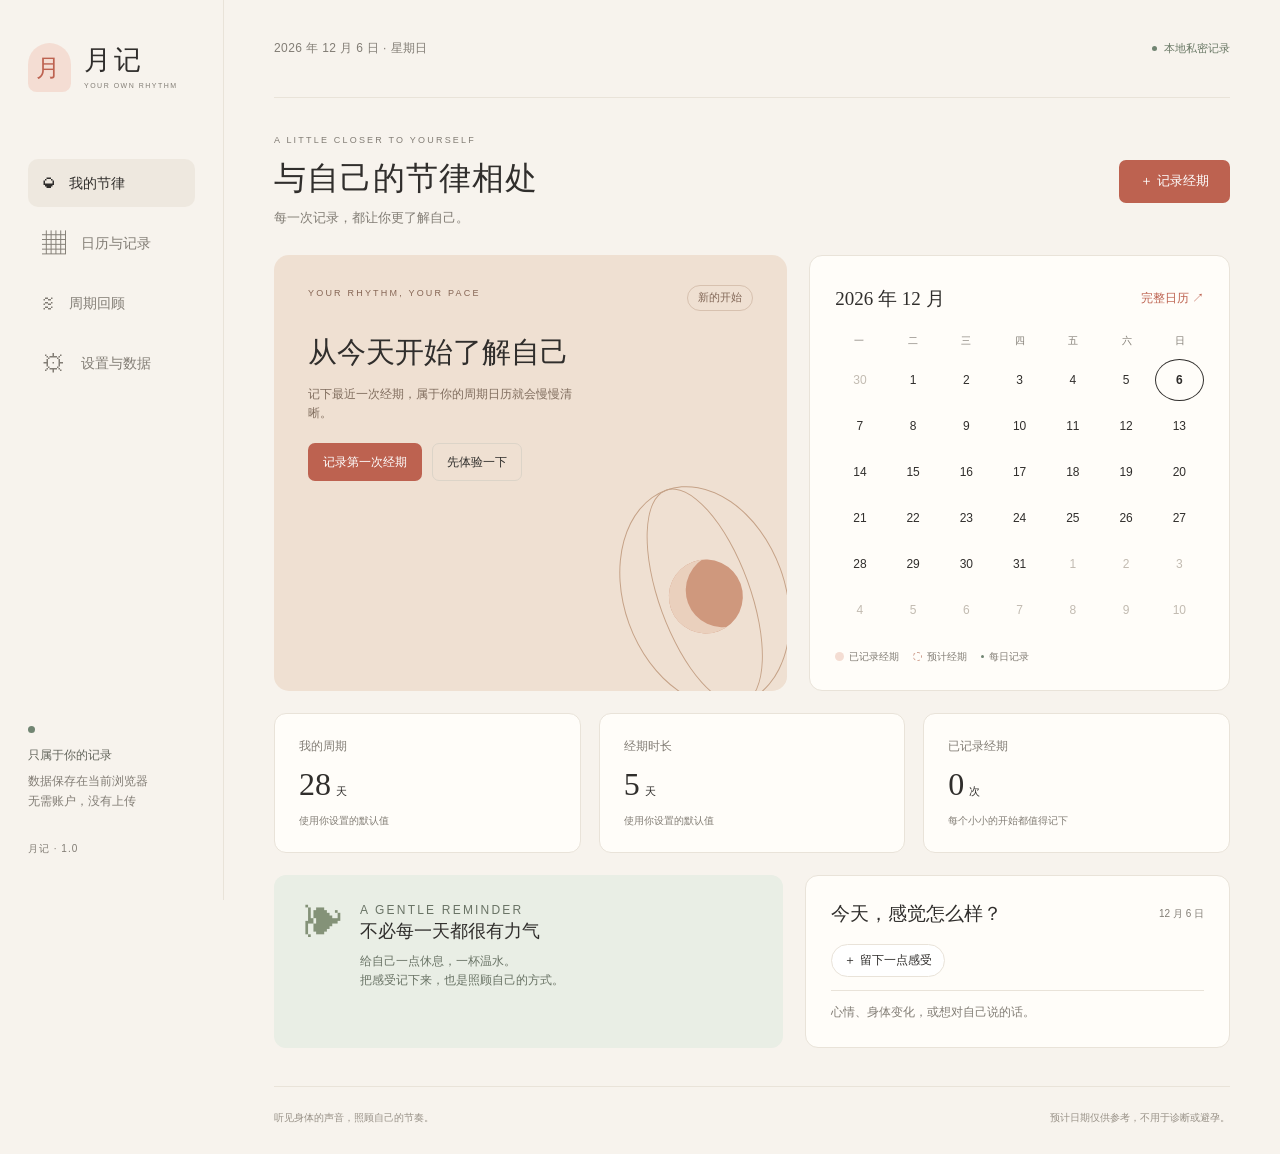
==== index.html @ f19fe6eb "Publish Yueji period tracker PWA" ====
<!doctype html>
<html lang="zh-CN"><head><meta charset="utf-8"><meta name="viewport" content="width=device-width,initial-scale=1,viewport-fit=cover"><meta name="theme-color" content="#f7f3ed"><meta name="description" content="月记：记录经期与每日感受，Mac 与 iPhone 可安装的私密本地日记。"><meta name="apple-mobile-web-app-capable" content="yes"><meta name="apple-mobile-web-app-status-bar-style" content="default"><meta name="apple-mobile-web-app-title" content="月记"><link rel="manifest" href="./manifest.webmanifest"><link rel="apple-touch-icon" href="./icons/apple-touch-icon.png"><link rel="icon" href="./icons/icon.svg" type="image/svg+xml"><link rel="stylesheet" href="./style.css"><title>月记 · 与自己的节律相处</title></head>
<body><div class="app-shell"><aside class="sidebar"><a class="brand" href="#home" aria-label="月记首页"><span class="brand-symbol">月</span><span>月记<small>YOUR OWN RHYTHM</small></span></a><nav aria-label="主要导航"><button class="nav-item active" data-page="home"><span>◒</span>我的节律</button><button class="nav-item" data-page="calendar"><span>▦</span>日历与记录</button><button class="nav-item" data-page="history"><span>≋</span>周期回顾</button><button class="nav-item" data-page="settings"><span>⚙</span>设置与数据</button></nav><div class="sidebar-bottom"><div class="privacy-dot"></div><strong>只属于你的记录</strong><p>数据保存在当前浏览器<br>无需账户，没有上传</p><span class="version">月记 · 1.0</span></div></aside><main><header class="topbar"><div class="mobile-brand">月记<span>YOUR OWN RHYTHM</span></div><p id="today-label"></p><span class="local-badge"><i></i>本地私密记录</span></header><div id="demo-banner" class="demo-banner" hidden>正在体验演示数据 · 与真实记录完全隔离<button id="leave-demo">退出演示</button></div><section id="page-home" class="page active" aria-labelledby="home-title"></section><section id="page-calendar" class="page" aria-labelledby="calendar-title"></section><section id="page-history" class="page" aria-labelledby="history-title"></section><section id="page-settings" class="page" aria-labelledby="settings-title"></section><footer>听见身体的声音，照顾自己的节奏。<span>预计日期仅供参考，不用于诊断或避孕。</span></footer></main></div><nav class="mobile-nav" aria-label="移动导航"><button class="active" data-page="home"><span>◒</span>节律</button><button data-page="calendar"><span>▦</span>日历</button><button data-page="history"><span>≋</span>回顾</button><button data-page="settings"><span>⚙</span>设置</button></nav><dialog id="period-dialog"><form id="period-form"><div class="dialog-top"><p class="eyebrow">A NEW CHAPTER</p><button type="button" class="close-button" data-close aria-label="关闭">×</button></div><h2 id="period-dialog-title">记录这次经期</h2><p class="muted">从一个日期开始，慢慢了解自己的节律。</p><input type="hidden" name="recordId"><label>开始日期<input type="date" name="start" required></label><label class="checkbox-label"><input type="checkbox" name="ongoing">这次经期还在进行中</label><label id="end-date-label">结束日期<input type="date" name="end"></label><p class="form-error" id="period-error" role="alert"></p><div class="dialog-actions"><button type="button" class="button secondary" data-close>取消</button><button class="button primary" type="submit">保存经期</button></div></form></dialog><dialog id="confirm-dialog"><form method="dialog"><div class="dialog-top"><p class="eyebrow">PLEASE CONFIRM</p><button class="close-button" value="cancel" aria-label="关闭">×</button></div><h2 id="confirm-title"></h2><p id="confirm-copy" class="muted"></p><div class="dialog-actions"><button class="button secondary" value="cancel">取消</button><button class="button danger" value="ok" id="confirm-ok">确认</button></div></form></dialog><div id="toast" role="status" aria-live="polite"></div><script type="module" src="./app.js"></script></body></html>
---- style.css ----
:root{--paper:#f7f3ed;--card:#fffdf9;--ink:#302e2c;--muted:#827d75;--line:#e9e3d9;--coral:#bd6250;--coral-light:#f4ddd3;--sage:#718572;--sage-light:#e9eee5;--serif:Georgia,"Songti SC","STSong",serif}*{box-sizing:border-box}body{margin:0;color:var(--ink);background:var(--paper);font:15px/1.6 -apple-system,BlinkMacSystemFont,"PingFang SC","Microsoft YaHei",sans-serif}button,input,select,textarea{font:inherit}button,a,input,select,textarea{-webkit-tap-highlight-color:transparent}button{cursor:pointer}button:disabled{cursor:not-allowed;opacity:.45}a{color:inherit}button:focus-visible,a:focus-visible,input:focus-visible,select:focus-visible,textarea:focus-visible{outline:3px solid #718572;outline-offset:4px}button{color:inherit}.app-shell{display:grid;grid-template-columns:224px minmax(0,1fr);max-width:1600px;margin:auto;min-height:100vh}.sidebar{padding:42px 28px;border-right:1px solid var(--line);display:flex;flex-direction:column;position:sticky;top:0;height:100vh}.brand{text-decoration:none;display:flex;align-items:center;gap:13px;font:27px var(--serif);letter-spacing:3px}.brand-symbol{display:grid;place-items:center;background:var(--coral-light);color:var(--coral);width:43px;height:49px;border-radius:22px 22px 9px 9px;font-size:24px}.brand small{display:block;letter-spacing:1.5px;font:7px/2.2 sans-serif;color:var(--muted)}.sidebar nav{margin-top:66px;display:grid;gap:12px}.nav-item{background:none;border:0;border-radius:10px;display:flex;align-items:center;gap:15px;width:100%;text-align:left;padding:12px 14px;color:var(--muted);font-size:14px}.nav-item span{font-size:24px;line-height:1}.nav-item.active{background:#eee8df;color:var(--ink)}.sidebar-bottom{margin-top:auto;font-size:12px;color:var(--muted)}.sidebar-bottom strong{font-weight:500;color:#64665c}.privacy-dot{width:7px;height:7px;background:var(--sage);border-radius:50%;margin-bottom:13px}.sidebar-bottom p{margin:7px 0 28px}.version{font-size:10px;letter-spacing:1px}main{padding:0 50px;min-width:0}.topbar{height:98px;border-bottom:1px solid var(--line);display:flex;align-items:center;justify-content:space-between}.topbar p{font-size:12px;letter-spacing:.4px;color:var(--muted)}.local-badge{font-size:11px;color:#697865;display:flex;align-items:center;gap:7px}.local-badge i{width:5px;height:5px;border-radius:50%;background:var(--sage)}.mobile-brand{display:none}.page{display:none;padding-top:36px}.page.active{display:block}.page-heading{display:flex;justify-content:space-between;align-items:center;gap:20px;margin-bottom:26px}.eyebrow{font:9px/1.5 sans-serif;letter-spacing:2.2px;color:var(--muted);margin:0 0 8px}.page-heading h1{font:32px/1.4 var(--serif);margin:0;letter-spacing:1px}.page-heading .intro{color:var(--muted);font-size:13px;margin:8px 0 0}.button{display:inline-flex;align-items:center;justify-content:center;gap:8px;min-height:43px;padding:10px 20px;border:1px solid transparent;border-radius:7px;font-size:13px;text-decoration:none}.button.primary{background:var(--coral);color:white}.button.secondary{background:transparent;border-color:#dcd4c8}.button.danger{background:#a74e42;color:white}.text-button{border:0;background:none;color:var(--coral);font-size:12px;padding:8px 0}.dashboard-grid{display:grid;grid-template-columns:minmax(0,1.22fr) minmax(290px,1fr);gap:22px}.hero-card{background:#efe0d2;border-radius:15px;min-height:322px;padding:30px 34px;position:relative;overflow:hidden}.hero-card .eyebrow{color:#866655}.hero-top{display:flex;justify-content:space-between;align-items:center}.hero-tag{font-size:11px;border:1px solid #d7c1af;border-radius:30px;padding:3px 10px;color:#816656}.hero-title{font:29px/1.45 var(--serif);margin:20px 0 5px;max-width:70%;position:relative;z-index:1}.hero-card .hero-subtitle{font-size:12px;color:#806d5e;max-width:64%;position:relative;z-index:1}.hero-number{font:57px/1.1 var(--serif);margin:20px 0 4px;color:#91533e;position:relative;z-index:1}.hero-number small{font:13px sans-serif;margin-left:10px;color:#806d5e}.hero-date{font-size:11px;color:#806d5e;position:relative;z-index:1}.orbit-art{position:absolute;right:-30px;bottom:-34px;width:224px;height:250px;transform:rotate(-20deg);opacity:.77}.orbit-art:before,.orbit-art:after{content:"";position:absolute;border:1px solid #b89071;border-radius:50%;width:160px;height:225px;right:30px;bottom:15px}.orbit-art:after{width:90px;right:65px}.orbit-moon{position:absolute;width:74px;height:74px;border-radius:50%;background:#c58263;bottom:91px;right:73px;box-shadow:inset 18px 0 #e8cbb7}.hero-actions{margin-top:19px;position:relative;z-index:1;display:flex;gap:10px;flex-wrap:wrap}.hero-actions .button{font-size:12px;min-height:38px;padding:8px 14px}.card{background:var(--card);border:1px solid var(--line);border-radius:13px;padding:25px}.card-heading{display:flex;justify-content:space-between;align-items:center;margin-bottom:17px}.card-heading h2{font:19px var(--serif);margin:0}.card-heading span{font-size:10px;color:var(--muted)}.mini-calendar .calendar-grid{gap:4px}.calendar-weekdays,.calendar-grid{display:grid;grid-template-columns:repeat(7,minmax(0,1fr));text-align:center;gap:6px}.calendar-weekdays{font-size:10px;color:var(--muted);margin-bottom:10px}.calendar-day{aspect-ratio:1.17;border:0;border-radius:50%;background:transparent;position:relative;font-size:12px;min-width:0;padding:0;display:grid;place-items:center}.calendar-day.other{color:#c2bbb1}.calendar-day.actual{background:var(--coral-light);color:#9b4c3e}.calendar-day.predicted{border:1px dashed #ce9d8c;background:#fbf2e9;color:#916455}.calendar-day.today{font-weight:700;box-shadow:inset 0 0 0 1px var(--ink)}.calendar-day.selected{background:var(--ink);color:#fff;border-color:var(--ink)}.calendar-day.logged:after{content:"";position:absolute;bottom:3px;width:3px;height:3px;background:currentColor;border-radius:50%}.legend{display:flex;gap:14px;flex-wrap:wrap;font-size:10px;color:var(--muted);margin-top:17px}.legend span{display:flex;align-items:center;gap:5px}.legend i{width:9px;height:9px;border-radius:50%;background:var(--coral-light)}.legend i.predicted{background:none;border:1px dashed #ce9d8c}.legend i.log-dot{width:3px;height:3px;background:var(--sage)}.stats-row{display:grid;grid-template-columns:repeat(3,1fr);gap:18px;margin-top:22px}.stat-card{padding:23px 24px;background:var(--card);border:1px solid var(--line);border-radius:12px}.stat-label{font-size:12px;color:var(--muted)}.stat-number{font:32px/1.3 var(--serif);margin:8px 0 7px}.stat-number small{font:11px sans-serif;margin-left:5px}.stat-description{font-size:10px;color:var(--muted)}.home-bottom{display:grid;grid-template-columns:1.2fr 1fr;gap:22px;margin-top:22px}.gentle-card{background:var(--sage-light);padding:26px;border-radius:12px;display:flex;gap:17px;align-items:flex-start}.gentle-art{font:43px/1 var(--serif);color:#849278}.gentle-card h2{font:18px var(--serif);margin:0 0 9px}.gentle-card p{font-size:12px;color:#697365;margin:0}.today-note{border-top:1px solid var(--line);margin-top:13px;padding-top:12px;color:var(--muted);font-size:12px;white-space:pre-wrap;overflow-wrap:anywhere}.quick-log{display:flex;gap:8px;flex-wrap:wrap}.quick-log button{border:1px solid var(--line);border-radius:30px;background:white;padding:6px 12px;font-size:12px}.calendar-layout{display:grid;grid-template-columns:1.3fr 1fr;gap:22px}.calendar-full .calendar-day{aspect-ratio:1.2;font-size:14px}.month-controls{display:flex;align-items:center;gap:12px}.icon-button{border:1px solid var(--line);background:none;border-radius:6px;min-width:33px;height:33px;font-size:19px}.date-title{font:24px var(--serif);margin:0 0 7px}label{display:block;font-size:12px;margin-top:19px;color:#68645f}input,select,textarea{display:block;width:100%;margin-top:7px;border:1px solid #dcd5ca;background:#fffdf9;border-radius:6px;padding:10px 11px;min-height:42px;color:var(--ink)}textarea{resize:vertical;min-height:100px}.checkbox-label{display:flex;align-items:center;gap:9px}.checkbox-label input{width:17px;height:17px;min-height:0;margin:0;accent-color:var(--coral)}.range-label{display:flex;justify-content:space-between}.chips{display:flex;flex-wrap:wrap;gap:7px;margin-top:8px}.chip{border:1px solid var(--line);background:none;border-radius:25px;padding:7px 12px;font-size:11px}.chip.selected{background:var(--sage-light);border-color:#a9b6a2;color:#52664e}.form-error{font-size:12px;color:#a84e40;min-height:19px}.log-bottom{display:flex;justify-content:space-between;align-items:center;margin-top:20px;gap:8px}.muted{color:var(--muted);font-size:13px}.history-list{margin-top:22px;display:grid;gap:12px}.history-row{display:grid;grid-template-columns:40px 1fr 110px 100px;align-items:center;gap:16px;background:var(--card);border:1px solid var(--line);border-radius:10px;padding:18px 22px}.history-icon{width:33px;height:33px;display:grid;place-items:center;background:var(--coral-light);color:var(--coral);border-radius:50%;font-size:15px}.history-date{font-size:14px}.history-sub{font-size:11px;color:var(--muted);margin-top:4px}.history-duration{font:23px var(--serif)}.history-duration small{font:10px sans-serif;color:var(--muted)}.history-actions{display:flex;gap:13px}.history-actions button{padding:8px 0;border:0;background:none;font-size:11px;color:var(--muted)}.chart{height:142px;display:flex;align-items:flex-end;gap:15px;padding-top:20px;margin:15px 0 30px}.chart-column{flex:1;display:flex;flex-direction:column;align-items:center;justify-content:flex-end;height:100%;gap:7px;font-size:10px;color:var(--muted)}.chart-bar{width:100%;max-width:60px;background:#d5dfcf;border-radius:5px 5px 0 0;min-height:7px}.explanation{font-size:12px;color:var(--muted);line-height:1.9}.empty-panel{text-align:center;padding:45px 25px;border:1px dashed #dcd3c5;border-radius:13px;margin-top:22px}.empty-panel h2{font:22px var(--serif);margin:13px 0}.empty-panel p{font-size:13px;color:var(--muted)}.empty-art{width:54px;height:64px;margin:auto;border-radius:28px 28px 9px 9px;background:var(--coral-light);font:32px/64px var(--serif);color:var(--coral)}.settings-grid{display:grid;grid-template-columns:1fr 1fr;gap:22px}.settings-card h2{font:20px var(--serif);margin:0 0 8px}.settings-card p{font-size:12px;color:var(--muted)}.form-row{display:grid;grid-template-columns:1fr 1fr;gap:15px}.action-row{display:flex;gap:10px;flex-wrap:wrap;margin-top:20px}.install-steps{font-size:12px;color:var(--muted);padding-left:18px;line-height:2}.privacy-copy{font-size:12px;line-height:1.9;color:var(--muted)}.danger-section{border-color:#e9ccc3}.danger-section h2{color:#994e41}.small-label{font-size:10px;letter-spacing:1px;color:var(--muted)}footer{border-top:1px solid var(--line);display:flex;justify-content:space-between;gap:16px;margin-top:38px;padding:23px 0 28px;font-size:10px;color:#989187}.mobile-nav{display:none}dialog{border:1px solid var(--line);background:var(--card);border-radius:16px;padding:28px;width:450px;max-width:calc(100% - 32px);color:var(--ink)}dialog::backdrop{background:#302e2c60;backdrop-filter:blur(3px)}dialog h2{font:27px var(--serif);margin:7px 0 10px}.dialog-top{display:flex;justify-content:space-between;align-items:center}.close-button{border:0;background:none;font-size:27px;line-height:1;min-width:32px;min-height:32px;color:var(--muted)}.dialog-actions{display:flex;justify-content:flex-end;gap:10px;margin-top:24px}.demo-banner{background:#f2dfb8;border-radius:8px;padding:11px 15px;margin-top:20px;font-size:12px}.demo-banner button{float:right;border:0;background:none;text-decoration:underline;font-size:11px}#toast{position:fixed;bottom:35px;left:50%;transform:translateX(-50%) translateY(20px);background:var(--ink);color:white;padding:12px 23px;border-radius:8px;font-size:13px;opacity:0;pointer-events:none;transition:.2s;z-index:10;max-width:90vw;text-align:center}#toast.show{opacity:1;transform:translateX(-50%) translateY(0)}input[type=range]{padding:0;background:none;border:none;accent-color:var(--coral)}[hidden]{display:none!important}.offline-note{font-size:11px;color:var(--sage);margin-top:15px}.onboarding-hint{font-size:11px;color:var(--muted);margin:13px 0 0}.backup-input{display:none}.value-row{display:flex;gap:8px;font-size:11px;color:var(--muted);margin-top:9px}.value-pill{background:#f3ede3;border-radius:20px;padding:4px 9px}
@media(min-width:1400px){main{padding:0 70px}.hero-card{min-height:344px}.calendar-day{aspect-ratio:1.3}}@media(max-width:1100px){.app-shell{grid-template-columns:190px 1fr}.sidebar{padding:35px 20px}main{padding:0 28px}.hero-card{padding:26px 25px}.hero-title{font-size:25px}.dashboard-grid{grid-template-columns:1.15fr 1fr;gap:16px}.stats-row{gap:14px}.stat-card{padding:20px}.home-bottom{gap:16px}.calendar-layout{grid-template-columns:1.15fr 1fr}}@media(max-width:850px){.app-shell{grid-template-columns:1fr}.sidebar{display:none}main{padding:0 24px}.topbar{height:83px}.mobile-brand{display:block;font:23px var(--serif);letter-spacing:2px}.mobile-brand span{display:block;font:7px sans-serif;letter-spacing:1.3px;color:var(--muted);margin-top:4px}.topbar p{margin-left:auto;margin-right:20px}.page{padding-top:26px}.page-heading h1{font-size:28px}.mobile-nav{display:flex;position:fixed;bottom:0;left:0;right:0;background:#fffdf9f5;border-top:1px solid var(--line);padding:9px 12px max(10px,env(safe-area-inset-bottom));z-index:5;backdrop-filter:blur(12px)}.mobile-nav button{border:0;background:none;color:var(--muted);display:flex;flex:1;flex-direction:column;align-items:center;font-size:10px;gap:2px;min-height:44px}.mobile-nav button span{font-size:23px;line-height:1.2}.mobile-nav button.active{color:var(--coral)}footer{padding-bottom:105px}.settings-grid{gap:16px}#toast{bottom:100px}}@media(max-width:620px){main{padding:0 18px}.topbar{height:75px}.topbar p{font-size:10px;margin-right:0}.local-badge{display:none}.page-heading{margin-bottom:23px;align-items:flex-start}.page-heading h1{font-size:27px}.page-heading .intro{font-size:11px}.page-heading>.button{min-height:37px;font-size:11px;padding:8px 11px;margin-top:6px}.dashboard-grid,.home-bottom,.calendar-layout,.settings-grid{grid-template-columns:1fr}.hero-card{min-height:280px;padding:25px}.hero-title{font-size:28px;max-width:73%;margin-top:19px}.hero-number{font-size:52px}.orbit-art{right:-40px;bottom:-46px}.mini-calendar{padding:22px}.mini-calendar .calendar-day{aspect-ratio:1.45}.stats-row{gap:8px;margin-top:16px}.stat-card{padding:16px 13px}.stat-label{font-size:10px}.stat-number{font-size:27px}.stat-description{font-size:9px;line-height:1.6}.home-bottom{margin-top:16px;gap:16px}.card{padding:22px}.calendar-full .calendar-day{aspect-ratio:1.18}.history-row{grid-template-columns:31px 1fr 53px;gap:10px;padding:15px}.history-date{font-size:12px}.history-actions{grid-column:2/4;justify-content:flex-end;border-top:1px solid var(--line);padding-top:4px}.history-duration{font-size:20px}.history-sub{font-size:10px}.chart{gap:9px}.page-heading .intro br{display:none}footer{display:block;font-size:9px;margin-top:27px}footer span{display:block;margin-top:5px}.dialog-actions .button{flex:1}.demo-banner{font-size:10px;padding:10px}.demo-banner button{font-size:10px}.gentle-card{padding:22px}.hero-card .hero-subtitle{max-width:68%}.form-row{gap:10px}}@media(prefers-reduced-motion:reduce){*{scroll-behavior:auto!important;transition:none!important}}
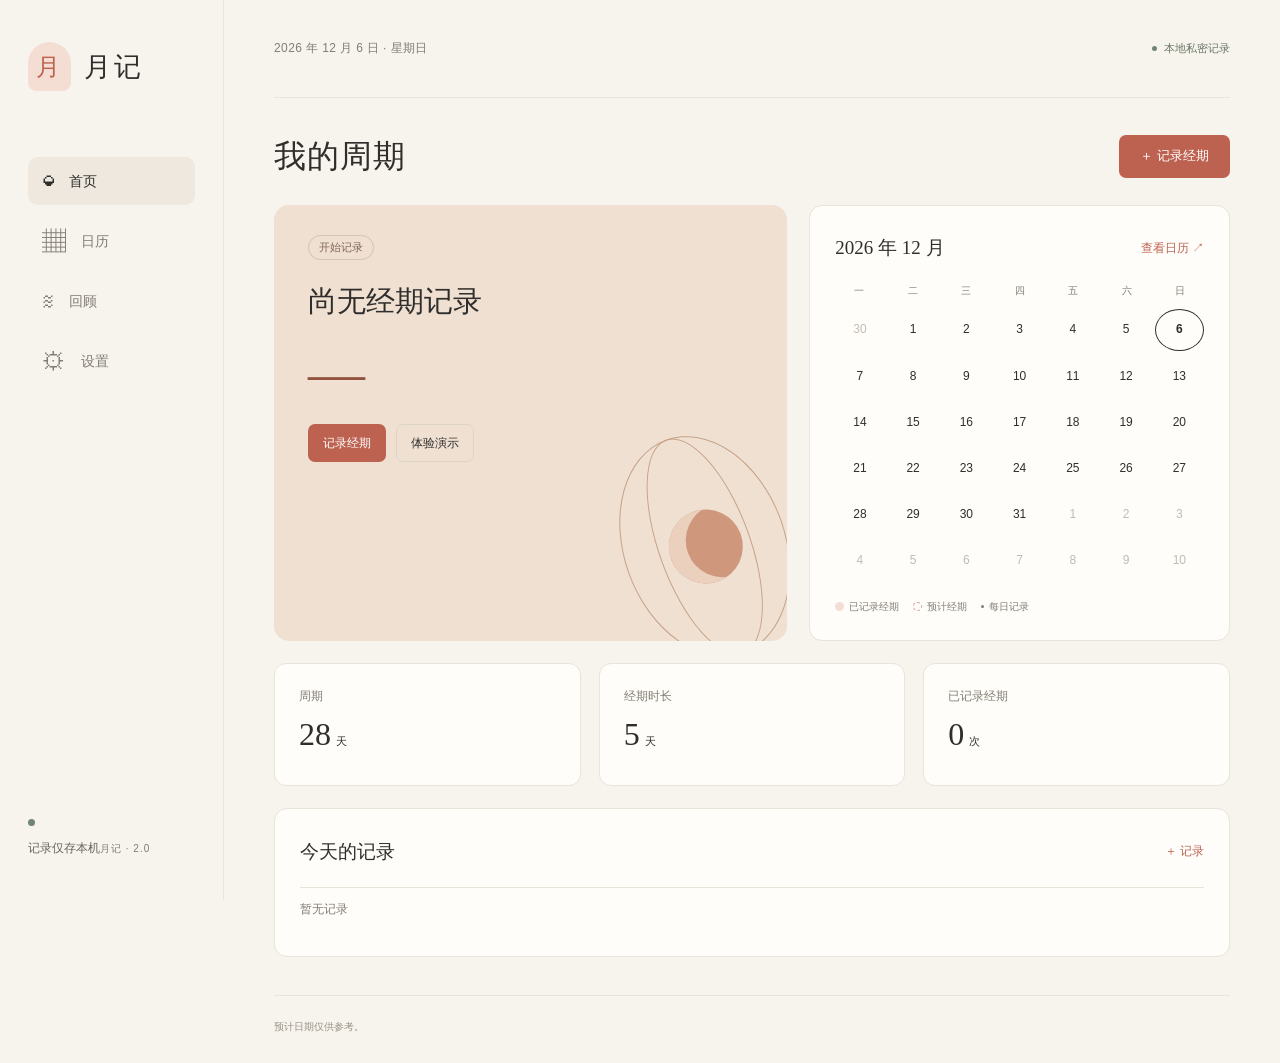
==== commit 299125f5: "Publish Yueji period tracker PWA" ====
--- a/index.html
+++ b/index.html
@@ -1,3 +1,3 @@
 <!doctype html>
 <html lang="zh-CN"><head><meta charset="utf-8"><meta name="viewport" content="width=device-width,initial-scale=1,viewport-fit=cover"><meta name="theme-color" content="#f7f3ed"><meta name="description" content="月记：记录经期与每日感受，Mac 与 iPhone 可安装的私密本地日记。"><meta name="apple-mobile-web-app-capable" content="yes"><meta name="apple-mobile-web-app-status-bar-style" content="default"><meta name="apple-mobile-web-app-title" content="月记"><link rel="manifest" href="./manifest.webmanifest"><link rel="apple-touch-icon" href="./icons/apple-touch-icon.png"><link rel="icon" href="./icons/icon.svg" type="image/svg+xml"><link rel="stylesheet" href="./style.css"><title>月记 · 与自己的节律相处</title></head>
-<body><div class="app-shell"><aside class="sidebar"><a class="brand" href="#home" aria-label="月记首页"><span class="brand-symbol">月</span><span>月记<small>YOUR OWN RHYTHM</small></span></a><nav aria-label="主要导航"><button class="nav-item active" data-page="home"><span>◒</span>我的节律</button><button class="nav-item" data-page="calendar"><span>▦</span>日历与记录</button><button class="nav-item" data-page="history"><span>≋</span>周期回顾</button><button class="nav-item" data-page="settings"><span>⚙</span>设置与数据</button></nav><div class="sidebar-bottom"><div class="privacy-dot"></div><strong>只属于你的记录</strong><p>数据保存在当前浏览器<br>无需账户，没有上传</p><span class="version">月记 · 1.0</span></div></aside><main><header class="topbar"><div class="mobile-brand">月记<span>YOUR OWN RHYTHM</span></div><p id="today-label"></p><span class="local-badge"><i></i>本地私密记录</span></header><div id="demo-banner" class="demo-banner" hidden>正在体验演示数据 · 与真实记录完全隔离<button id="leave-demo">退出演示</button></div><section id="page-home" class="page active" aria-labelledby="home-title"></section><section id="page-calendar" class="page" aria-labelledby="calendar-title"></section><section id="page-history" class="page" aria-labelledby="history-title"></section><section id="page-settings" class="page" aria-labelledby="settings-title"></section><footer>听见身体的声音，照顾自己的节奏。<span>预计日期仅供参考，不用于诊断或避孕。</span></footer></main></div><nav class="mobile-nav" aria-label="移动导航"><button class="active" data-page="home"><span>◒</span>节律</button><button data-page="calendar"><span>▦</span>日历</button><button data-page="history"><span>≋</span>回顾</button><button data-page="settings"><span>⚙</span>设置</button></nav><dialog id="period-dialog"><form id="period-form"><div class="dialog-top"><p class="eyebrow">A NEW CHAPTER</p><button type="button" class="close-button" data-close aria-label="关闭">×</button></div><h2 id="period-dialog-title">记录这次经期</h2><p class="muted">从一个日期开始，慢慢了解自己的节律。</p><input type="hidden" name="recordId"><label>开始日期<input type="date" name="start" required></label><label class="checkbox-label"><input type="checkbox" name="ongoing">这次经期还在进行中</label><label id="end-date-label">结束日期<input type="date" name="end"></label><p class="form-error" id="period-error" role="alert"></p><div class="dialog-actions"><button type="button" class="button secondary" data-close>取消</button><button class="button primary" type="submit">保存经期</button></div></form></dialog><dialog id="confirm-dialog"><form method="dialog"><div class="dialog-top"><p class="eyebrow">PLEASE CONFIRM</p><button class="close-button" value="cancel" aria-label="关闭">×</button></div><h2 id="confirm-title"></h2><p id="confirm-copy" class="muted"></p><div class="dialog-actions"><button class="button secondary" value="cancel">取消</button><button class="button danger" value="ok" id="confirm-ok">确认</button></div></form></dialog><div id="toast" role="status" aria-live="polite"></div><script type="module" src="./app.js"></script></body></html>
+<body><div class="app-shell"><aside class="sidebar"><a class="brand" href="#home" aria-label="月记首页"><span class="brand-symbol">月</span><span>月记</span></a><nav aria-label="主要导航"><button class="nav-item active" data-page="home"><span>◒</span>首页</button><button class="nav-item" data-page="calendar"><span>▦</span>日历</button><button class="nav-item" data-page="history"><span>≋</span>回顾</button><button class="nav-item" data-page="settings"><span>⚙</span>设置</button></nav><div class="sidebar-bottom"><div class="privacy-dot"></div><strong>记录仅存本机</strong><span class="version">月记 · 2.0</span></div></aside><main><header class="topbar"><div class="mobile-brand">月记</div><p id="today-label"></p><span class="local-badge"><i></i>本地私密记录</span></header><div id="demo-banner" class="demo-banner" hidden>演示模式 · 不影响真实记录<button id="leave-demo">退出演示</button></div><section id="page-home" class="page active" aria-labelledby="home-title"></section><section id="page-calendar" class="page" aria-labelledby="calendar-title"></section><section id="page-history" class="page" aria-labelledby="history-title"></section><section id="page-settings" class="page" aria-labelledby="settings-title"></section><footer>预计日期仅供参考。</footer></main></div><nav class="mobile-nav" aria-label="移动导航"><button class="active" data-page="home"><span>◒</span>首页</button><button data-page="calendar"><span>▦</span>日历</button><button data-page="history"><span>≋</span>回顾</button><button data-page="settings"><span>⚙</span>设置</button></nav><dialog id="period-dialog"><form id="period-form"><div class="dialog-top"><button type="button" class="close-button" data-close aria-label="关闭">×</button></div><h2 id="period-dialog-title">记录经期</h2><input type="hidden" name="recordId"><div class="form-row"><label>开始日期<input type="date" name="start" required></label><label>开始时间 · 可不填<input type="time" name="startTime"></label></div><label class="checkbox-label"><input type="checkbox" name="ongoing">这次经期还在进行中</label><div id="end-date-label" class="form-row"><label>结束日期<input type="date" name="end"></label><label>结束时间 · 可不填<input type="time" name="endTime"></label></div><p class="form-error" id="period-error" role="alert"></p><div class="dialog-actions"><button type="button" class="button secondary" data-close>取消</button><button class="button primary" type="submit">保存经期</button></div></form></dialog><dialog id="confirm-dialog"><form method="dialog"><div class="dialog-top"><button class="close-button" value="cancel" aria-label="关闭">×</button></div><h2 id="confirm-title"></h2><p id="confirm-copy" class="muted"></p><div class="dialog-actions"><button class="button secondary" value="cancel">取消</button><button class="button danger" value="ok" id="confirm-ok">确认</button></div></form></dialog><div id="toast" role="status" aria-live="polite"></div><script type="module" src="./app.js"></script></body></html>
--- a/style.css
+++ b/style.css
@@ -1,2 +1,14 @@
 :root{--paper:#f7f3ed;--card:#fffdf9;--ink:#302e2c;--muted:#827d75;--line:#e9e3d9;--coral:#bd6250;--coral-light:#f4ddd3;--sage:#718572;--sage-light:#e9eee5;--serif:Georgia,"Songti SC","STSong",serif}*{box-sizing:border-box}body{margin:0;color:var(--ink);background:var(--paper);font:15px/1.6 -apple-system,BlinkMacSystemFont,"PingFang SC","Microsoft YaHei",sans-serif}button,input,select,textarea{font:inherit}button,a,input,select,textarea{-webkit-tap-highlight-color:transparent}button{cursor:pointer}button:disabled{cursor:not-allowed;opacity:.45}a{color:inherit}button:focus-visible,a:focus-visible,input:focus-visible,select:focus-visible,textarea:focus-visible{outline:3px solid #718572;outline-offset:4px}button{color:inherit}.app-shell{display:grid;grid-template-columns:224px minmax(0,1fr);max-width:1600px;margin:auto;min-height:100vh}.sidebar{padding:42px 28px;border-right:1px solid var(--line);display:flex;flex-direction:column;position:sticky;top:0;height:100vh}.brand{text-decoration:none;display:flex;align-items:center;gap:13px;font:27px var(--serif);letter-spacing:3px}.brand-symbol{display:grid;place-items:center;background:var(--coral-light);color:var(--coral);width:43px;height:49px;border-radius:22px 22px 9px 9px;font-size:24px}.brand small{display:block;letter-spacing:1.5px;font:7px/2.2 sans-serif;color:var(--muted)}.sidebar nav{margin-top:66px;display:grid;gap:12px}.nav-item{background:none;border:0;border-radius:10px;display:flex;align-items:center;gap:15px;width:100%;text-align:left;padding:12px 14px;color:var(--muted);font-size:14px}.nav-item span{font-size:24px;line-height:1}.nav-item.active{background:#eee8df;color:var(--ink)}.sidebar-bottom{margin-top:auto;font-size:12px;color:var(--muted)}.sidebar-bottom strong{font-weight:500;color:#64665c}.privacy-dot{width:7px;height:7px;background:var(--sage);border-radius:50%;margin-bottom:13px}.sidebar-bottom p{margin:7px 0 28px}.version{font-size:10px;letter-spacing:1px}main{padding:0 50px;min-width:0}.topbar{height:98px;border-bottom:1px solid var(--line);display:flex;align-items:center;justify-content:space-between}.topbar p{font-size:12px;letter-spacing:.4px;color:var(--muted)}.local-badge{font-size:11px;color:#697865;display:flex;align-items:center;gap:7px}.local-badge i{width:5px;height:5px;border-radius:50%;background:var(--sage)}.mobile-brand{display:none}.page{display:none;padding-top:36px}.page.active{display:block}.page-heading{display:flex;justify-content:space-between;align-items:center;gap:20px;margin-bottom:26px}.eyebrow{font:9px/1.5 sans-serif;letter-spacing:2.2px;color:var(--muted);margin:0 0 8px}.page-heading h1{font:32px/1.4 var(--serif);margin:0;letter-spacing:1px}.page-heading .intro{color:var(--muted);font-size:13px;margin:8px 0 0}.button{display:inline-flex;align-items:center;justify-content:center;gap:8px;min-height:43px;padding:10px 20px;border:1px solid transparent;border-radius:7px;font-size:13px;text-decoration:none}.button.primary{background:var(--coral);color:white}.button.secondary{background:transparent;border-color:#dcd4c8}.button.danger{background:#a74e42;color:white}.text-button{border:0;background:none;color:var(--coral);font-size:12px;padding:8px 0}.dashboard-grid{display:grid;grid-template-columns:minmax(0,1.22fr) minmax(290px,1fr);gap:22px}.hero-card{background:#efe0d2;border-radius:15px;min-height:322px;padding:30px 34px;position:relative;overflow:hidden}.hero-card .eyebrow{color:#866655}.hero-top{display:flex;justify-content:space-between;align-items:center}.hero-tag{font-size:11px;border:1px solid #d7c1af;border-radius:30px;padding:3px 10px;color:#816656}.hero-title{font:29px/1.45 var(--serif);margin:20px 0 5px;max-width:70%;position:relative;z-index:1}.hero-card .hero-subtitle{font-size:12px;color:#806d5e;max-width:64%;position:relative;z-index:1}.hero-number{font:57px/1.1 var(--serif);margin:20px 0 4px;color:#91533e;position:relative;z-index:1}.hero-number small{font:13px sans-serif;margin-left:10px;color:#806d5e}.hero-date{font-size:11px;color:#806d5e;position:relative;z-index:1}.orbit-art{position:absolute;right:-30px;bottom:-34px;width:224px;height:250px;transform:rotate(-20deg);opacity:.77}.orbit-art:before,.orbit-art:after{content:"";position:absolute;border:1px solid #b89071;border-radius:50%;width:160px;height:225px;right:30px;bottom:15px}.orbit-art:after{width:90px;right:65px}.orbit-moon{position:absolute;width:74px;height:74px;border-radius:50%;background:#c58263;bottom:91px;right:73px;box-shadow:inset 18px 0 #e8cbb7}.hero-actions{margin-top:19px;position:relative;z-index:1;display:flex;gap:10px;flex-wrap:wrap}.hero-actions .button{font-size:12px;min-height:38px;padding:8px 14px}.card{background:var(--card);border:1px solid var(--line);border-radius:13px;padding:25px}.card-heading{display:flex;justify-content:space-between;align-items:center;margin-bottom:17px}.card-heading h2{font:19px var(--serif);margin:0}.card-heading span{font-size:10px;color:var(--muted)}.mini-calendar .calendar-grid{gap:4px}.calendar-weekdays,.calendar-grid{display:grid;grid-template-columns:repeat(7,minmax(0,1fr));text-align:center;gap:6px}.calendar-weekdays{font-size:10px;color:var(--muted);margin-bottom:10px}.calendar-day{aspect-ratio:1.17;border:0;border-radius:50%;background:transparent;position:relative;font-size:12px;min-width:0;padding:0;display:grid;place-items:center}.calendar-day.other{color:#c2bbb1}.calendar-day.actual{background:var(--coral-light);color:#9b4c3e}.calendar-day.predicted{border:1px dashed #ce9d8c;background:#fbf2e9;color:#916455}.calendar-day.today{font-weight:700;box-shadow:inset 0 0 0 1px var(--ink)}.calendar-day.selected{background:var(--ink);color:#fff;border-color:var(--ink)}.calendar-day.logged:after{content:"";position:absolute;bottom:3px;width:3px;height:3px;background:currentColor;border-radius:50%}.legend{display:flex;gap:14px;flex-wrap:wrap;font-size:10px;color:var(--muted);margin-top:17px}.legend span{display:flex;align-items:center;gap:5px}.legend i{width:9px;height:9px;border-radius:50%;background:var(--coral-light)}.legend i.predicted{background:none;border:1px dashed #ce9d8c}.legend i.log-dot{width:3px;height:3px;background:var(--sage)}.stats-row{display:grid;grid-template-columns:repeat(3,1fr);gap:18px;margin-top:22px}.stat-card{padding:23px 24px;background:var(--card);border:1px solid var(--line);border-radius:12px}.stat-label{font-size:12px;color:var(--muted)}.stat-number{font:32px/1.3 var(--serif);margin:8px 0 7px}.stat-number small{font:11px sans-serif;margin-left:5px}.stat-description{font-size:10px;color:var(--muted)}.home-bottom{display:grid;grid-template-columns:1.2fr 1fr;gap:22px;margin-top:22px}.gentle-card{background:var(--sage-light);padding:26px;border-radius:12px;display:flex;gap:17px;align-items:flex-start}.gentle-art{font:43px/1 var(--serif);color:#849278}.gentle-card h2{font:18px var(--serif);margin:0 0 9px}.gentle-card p{font-size:12px;color:#697365;margin:0}.today-note{border-top:1px solid var(--line);margin-top:13px;padding-top:12px;color:var(--muted);font-size:12px;white-space:pre-wrap;overflow-wrap:anywhere}.quick-log{display:flex;gap:8px;flex-wrap:wrap}.quick-log button{border:1px solid var(--line);border-radius:30px;background:white;padding:6px 12px;font-size:12px}.calendar-layout{display:grid;grid-template-columns:1.3fr 1fr;gap:22px}.calendar-full .calendar-day{aspect-ratio:1.2;font-size:14px}.month-controls{display:flex;align-items:center;gap:12px}.icon-button{border:1px solid var(--line);background:none;border-radius:6px;min-width:33px;height:33px;font-size:19px}.date-title{font:24px var(--serif);margin:0 0 7px}label{display:block;font-size:12px;margin-top:19px;color:#68645f}input,select,textarea{display:block;width:100%;margin-top:7px;border:1px solid #dcd5ca;background:#fffdf9;border-radius:6px;padding:10px 11px;min-height:42px;color:var(--ink)}textarea{resize:vertical;min-height:100px}.checkbox-label{display:flex;align-items:center;gap:9px}.checkbox-label input{width:17px;height:17px;min-height:0;margin:0;accent-color:var(--coral)}.range-label{display:flex;justify-content:space-between}.chips{display:flex;flex-wrap:wrap;gap:7px;margin-top:8px}.chip{border:1px solid var(--line);background:none;border-radius:25px;padding:7px 12px;font-size:11px}.chip.selected{background:var(--sage-light);border-color:#a9b6a2;color:#52664e}.form-error{font-size:12px;color:#a84e40;min-height:19px}.log-bottom{display:flex;justify-content:space-between;align-items:center;margin-top:20px;gap:8px}.muted{color:var(--muted);font-size:13px}.history-list{margin-top:22px;display:grid;gap:12px}.history-row{display:grid;grid-template-columns:40px 1fr 110px 100px;align-items:center;gap:16px;background:var(--card);border:1px solid var(--line);border-radius:10px;padding:18px 22px}.history-icon{width:33px;height:33px;display:grid;place-items:center;background:var(--coral-light);color:var(--coral);border-radius:50%;font-size:15px}.history-date{font-size:14px}.history-sub{font-size:11px;color:var(--muted);margin-top:4px}.history-duration{font:23px var(--serif)}.history-duration small{font:10px sans-serif;color:var(--muted)}.history-actions{display:flex;gap:13px}.history-actions button{padding:8px 0;border:0;background:none;font-size:11px;color:var(--muted)}.chart{height:142px;display:flex;align-items:flex-end;gap:15px;padding-top:20px;margin:15px 0 30px}.chart-column{flex:1;display:flex;flex-direction:column;align-items:center;justify-content:flex-end;height:100%;gap:7px;font-size:10px;color:var(--muted)}.chart-bar{width:100%;max-width:60px;background:#d5dfcf;border-radius:5px 5px 0 0;min-height:7px}.explanation{font-size:12px;color:var(--muted);line-height:1.9}.empty-panel{text-align:center;padding:45px 25px;border:1px dashed #dcd3c5;border-radius:13px;margin-top:22px}.empty-panel h2{font:22px var(--serif);margin:13px 0}.empty-panel p{font-size:13px;color:var(--muted)}.empty-art{width:54px;height:64px;margin:auto;border-radius:28px 28px 9px 9px;background:var(--coral-light);font:32px/64px var(--serif);color:var(--coral)}.settings-grid{display:grid;grid-template-columns:1fr 1fr;gap:22px}.settings-card h2{font:20px var(--serif);margin:0 0 8px}.settings-card p{font-size:12px;color:var(--muted)}.form-row{display:grid;grid-template-columns:1fr 1fr;gap:15px}.action-row{display:flex;gap:10px;flex-wrap:wrap;margin-top:20px}.install-steps{font-size:12px;color:var(--muted);padding-left:18px;line-height:2}.privacy-copy{font-size:12px;line-height:1.9;color:var(--muted)}.danger-section{border-color:#e9ccc3}.danger-section h2{color:#994e41}.small-label{font-size:10px;letter-spacing:1px;color:var(--muted)}footer{border-top:1px solid var(--line);display:flex;justify-content:space-between;gap:16px;margin-top:38px;padding:23px 0 28px;font-size:10px;color:#989187}.mobile-nav{display:none}dialog{border:1px solid var(--line);background:var(--card);border-radius:16px;padding:28px;width:450px;max-width:calc(100% - 32px);color:var(--ink)}dialog::backdrop{background:#302e2c60;backdrop-filter:blur(3px)}dialog h2{font:27px var(--serif);margin:7px 0 10px}.dialog-top{display:flex;justify-content:space-between;align-items:center}.close-button{border:0;background:none;font-size:27px;line-height:1;min-width:32px;min-height:32px;color:var(--muted)}.dialog-actions{display:flex;justify-content:flex-end;gap:10px;margin-top:24px}.demo-banner{background:#f2dfb8;border-radius:8px;padding:11px 15px;margin-top:20px;font-size:12px}.demo-banner button{float:right;border:0;background:none;text-decoration:underline;font-size:11px}#toast{position:fixed;bottom:35px;left:50%;transform:translateX(-50%) translateY(20px);background:var(--ink);color:white;padding:12px 23px;border-radius:8px;font-size:13px;opacity:0;pointer-events:none;transition:.2s;z-index:10;max-width:90vw;text-align:center}#toast.show{opacity:1;transform:translateX(-50%) translateY(0)}input[type=range]{padding:0;background:none;border:none;accent-color:var(--coral)}[hidden]{display:none!important}.offline-note{font-size:11px;color:var(--sage);margin-top:15px}.onboarding-hint{font-size:11px;color:var(--muted);margin:13px 0 0}.backup-input{display:none}.value-row{display:flex;gap:8px;font-size:11px;color:var(--muted);margin-top:9px}.value-pill{background:#f3ede3;border-radius:20px;padding:4px 9px}
 @media(min-width:1400px){main{padding:0 70px}.hero-card{min-height:344px}.calendar-day{aspect-ratio:1.3}}@media(max-width:1100px){.app-shell{grid-template-columns:190px 1fr}.sidebar{padding:35px 20px}main{padding:0 28px}.hero-card{padding:26px 25px}.hero-title{font-size:25px}.dashboard-grid{grid-template-columns:1.15fr 1fr;gap:16px}.stats-row{gap:14px}.stat-card{padding:20px}.home-bottom{gap:16px}.calendar-layout{grid-template-columns:1.15fr 1fr}}@media(max-width:850px){.app-shell{grid-template-columns:1fr}.sidebar{display:none}main{padding:0 24px}.topbar{height:83px}.mobile-brand{display:block;font:23px var(--serif);letter-spacing:2px}.mobile-brand span{display:block;font:7px sans-serif;letter-spacing:1.3px;color:var(--muted);margin-top:4px}.topbar p{margin-left:auto;margin-right:20px}.page{padding-top:26px}.page-heading h1{font-size:28px}.mobile-nav{display:flex;position:fixed;bottom:0;left:0;right:0;background:#fffdf9f5;border-top:1px solid var(--line);padding:9px 12px max(10px,env(safe-area-inset-bottom));z-index:5;backdrop-filter:blur(12px)}.mobile-nav button{border:0;background:none;color:var(--muted);display:flex;flex:1;flex-direction:column;align-items:center;font-size:10px;gap:2px;min-height:44px}.mobile-nav button span{font-size:23px;line-height:1.2}.mobile-nav button.active{color:var(--coral)}footer{padding-bottom:105px}.settings-grid{gap:16px}#toast{bottom:100px}}@media(max-width:620px){main{padding:0 18px}.topbar{height:75px}.topbar p{font-size:10px;margin-right:0}.local-badge{display:none}.page-heading{margin-bottom:23px;align-items:flex-start}.page-heading h1{font-size:27px}.page-heading .intro{font-size:11px}.page-heading>.button{min-height:37px;font-size:11px;padding:8px 11px;margin-top:6px}.dashboard-grid,.home-bottom,.calendar-layout,.settings-grid{grid-template-columns:1fr}.hero-card{min-height:280px;padding:25px}.hero-title{font-size:28px;max-width:73%;margin-top:19px}.hero-number{font-size:52px}.orbit-art{right:-40px;bottom:-46px}.mini-calendar{padding:22px}.mini-calendar .calendar-day{aspect-ratio:1.45}.stats-row{gap:8px;margin-top:16px}.stat-card{padding:16px 13px}.stat-label{font-size:10px}.stat-number{font-size:27px}.stat-description{font-size:9px;line-height:1.6}.home-bottom{margin-top:16px;gap:16px}.card{padding:22px}.calendar-full .calendar-day{aspect-ratio:1.18}.history-row{grid-template-columns:31px 1fr 53px;gap:10px;padding:15px}.history-date{font-size:12px}.history-actions{grid-column:2/4;justify-content:flex-end;border-top:1px solid var(--line);padding-top:4px}.history-duration{font-size:20px}.history-sub{font-size:10px}.chart{gap:9px}.page-heading .intro br{display:none}footer{display:block;font-size:9px;margin-top:27px}footer span{display:block;margin-top:5px}.dialog-actions .button{flex:1}.demo-banner{font-size:10px;padding:10px}.demo-banner button{font-size:10px}.gentle-card{padding:22px}.hero-card .hero-subtitle{max-width:68%}.form-row{gap:10px}}@media(prefers-reduced-motion:reduce){*{scroll-behavior:auto!important;transition:none!important}}
+/* Daily records: compact entry points with a focused editor for each category. */
+.daily-top{margin-bottom:20px}.daily-top p{margin-bottom:8px}.record-tiles{display:grid;grid-template-columns:1fr 1fr;gap:9px}.record-tile{display:flex;align-items:center;gap:10px;text-align:left;min-width:0;min-height:79px;padding:12px;border:1px solid var(--line);border-radius:12px;background:transparent;color:var(--ink)}.record-tile:hover{background:#f4eee6;border-color:#d6b1a4}.record-tile.has-record{background:#f7eee6}.record-tile>span:nth-child(2){min-width:0;flex:1}.record-tile strong{display:block;font-size:13px;font-weight:600}.record-tile small{display:block;font-size:11px;color:var(--muted);margin-top:5px;line-height:1.6;overflow:hidden;text-overflow:ellipsis;white-space:nowrap}.record-icon{font-size:24px;color:#ac6b59;flex-shrink:0;width:26px;text-align:center}.tile-arrow{color:#b6a89a}.daily-record-card{min-width:0}.record-dialog{padding:0;width:670px;max-height:calc(100dvh - 36px);overflow:hidden}.record-dialog form{display:flex;flex-direction:column;max-height:calc(100dvh - 38px)}.record-dialog-head{display:flex;align-items:flex-start;justify-content:space-between;padding:25px 28px 18px;flex-shrink:0;border-bottom:1px solid var(--line)}.record-dialog-head h2{margin:4px 0 0;font-size:24px}.record-dialog-body{overflow:auto;overscroll-behavior:contain;padding:22px 28px;min-height:0}.record-dialog-foot{padding:12px 28px 20px;background:var(--card);border-top:1px solid var(--line);flex-shrink:0}.record-dialog-foot .dialog-actions{margin-top:10px}.record-dialog-foot .form-error{margin:0;line-height:1.5}.record-dialog-body label{margin-top:8px}.choice-grid{display:flex;flex-wrap:wrap;gap:8px}.choice-chip{display:inline-flex;position:relative;gap:7px;align-items:center;border:1px solid var(--line);padding:9px 12px;border-radius:10px;cursor:pointer;font-size:13px;background:#fffdf9;margin:0!important}.choice-chip:has(input:checked){background:#f3dcd0;border-color:#c78b76;color:#814b3c}.choice-chip:has(input:focus-visible){outline:2px solid #9a6552;outline-offset:2px}.choice-chip input{width:14px;height:14px;margin:0;accent-color:#ae725e}.choice-chip[hidden]{display:none}.mood-grid{display:grid;grid-template-columns:repeat(4,1fr);gap:9px}.emoji-choice{display:flex;flex-direction:column;text-align:center;padding:13px 5px;gap:5px;min-height:88px}.emoji-choice input{position:absolute;right:6px;top:6px}.choice-emoji{font-size:28px;line-height:1.35}.symptom-group{padding:13px 0;border-bottom:1px solid var(--line)}.symptom-group summary{cursor:pointer;font-size:14px;font-weight:600;margin-bottom:12px}.symptom-group h3{font-size:14px;margin:4px 0 12px}.custom-add{display:flex;gap:9px;margin-top:14px}.custom-add input{flex:1;min-width:0}.custom-add .button{flex-shrink:0}.record-row{position:relative;border:1px solid var(--line);padding:13px 16px 18px;border-radius:12px;margin:12px 0 18px;min-width:0}.record-row legend{font-size:13px;color:#a16b59;padding:0 7px}.row-remove{position:absolute;right:12px;top:-14px;background:var(--card);border:0;padding:3px 8px;color:#996556;font-size:12px}.record-row input,.record-row select{min-width:0;max-width:100%}.record-empty{padding:27px 15px;margin-bottom:18px;text-align:center;color:var(--muted);border:1px dashed var(--line);border-radius:12px;font-size:13px}.diary-photos{display:grid;grid-template-columns:repeat(3,1fr);gap:12px}.photo-card{min-width:0}.photo-card img{width:100%;aspect-ratio:1;object-fit:cover;border-radius:10px}.photo-card button{font-size:11px}.photo-picker input{margin-top:8px;font-size:12px}.daily-history{margin-top:22px}.record-patterns{display:grid;grid-template-columns:1fr 1fr;gap:25px;margin-bottom:18px}.record-patterns h3{font-size:13px;font-weight:600;color:var(--muted)}.record-patterns .value-pill{font-size:12px;padding:6px 9px}.daily-history-row{padding:19px 0;border-top:1px solid var(--line)}.daily-history-row p{font-size:13px;line-height:1.9;overflow-wrap:anywhere;color:var(--muted);margin:9px 0}.daily-history-row .journal-excerpt{white-space:pre-wrap;color:var(--ink)}.history-photos{display:flex;gap:10px}.history-photos img{width:70px;height:70px;object-fit:cover;border-radius:8px}.record-dialog textarea{min-height:100px}.record-dialog input[type=range]{width:100%}.record-dialog .small-label{letter-spacing:0;font-size:11px;line-height:1.8}.record-dialog-body input[type=search]{margin-bottom:6px}.record-dialog button:disabled{opacity:.55;cursor:wait}
+@media(min-width:851px){.calendar-full{align-self:start;position:sticky;top:20px}}
+@media(max-width:500px){.record-dialog{max-width:calc(100% - 16px);max-height:calc(100dvh - 16px);border-radius:15px}.record-dialog form{max-height:calc(100dvh - 18px)}.record-dialog-head{padding:19px 18px 15px}.record-dialog-body{padding:18px}.record-dialog-foot{padding:10px 18px 16px}.mood-grid{grid-template-columns:repeat(4,1fr);gap:6px}.emoji-choice{font-size:12px;padding:14px 2px 9px}.choice-emoji{font-size:25px}.record-tiles{gap:8px}.record-tile{padding:11px 8px;gap:6px}.record-icon{font-size:21px;width:24px}.record-tile strong{font-size:12px}.record-tile small{font-size:10px}.record-patterns{grid-template-columns:1fr;gap:10px}.record-row .form-row{grid-template-columns:1fr}.custom-add .button{padding:10px 12px}}
+/* Native motion and complete states, following frontend-animation-patterns. */
+.record-tile,.choice-chip{transition:background-color 160ms ease,border-color 160ms ease,transform 160ms ease}.record-tile:active{transform:translateY(1px)}.record-tile:focus-visible{outline:3px solid var(--sage);outline-offset:3px}.record-dialog[open]{animation:journal-enter 180ms ease-out}.record-dialog.closing{animation:journal-exit 120ms ease-in forwards;pointer-events:none}.record-dialog[open]::backdrop{animation:backdrop-enter 180ms ease-out}.record-dialog input:invalid:not(:placeholder-shown):not([type=date]):not([type=time]):not([type=datetime-local]){border-color:#b56652}.record-dialog input,.record-dialog select,.record-dialog textarea{font-size:16px}.record-dialog input:focus-visible,.record-dialog select:focus-visible,.record-dialog textarea:focus-visible{outline:2px solid var(--sage);outline-offset:2px}.record-dialog-head h2{letter-spacing:.02em}.record-dialog-body>.muted{margin-top:0}.record-dialog-foot #record-processing:empty{display:none}.day-plans{margin-top:22px;padding-top:18px;border-top:1px solid var(--line)}.day-plans h3{font-size:14px;margin:0}.day-plan-row{display:flex;justify-content:space-between;gap:16px;align-items:center;padding:14px 0;border-top:1px solid var(--line)}.day-plan-row strong{font-size:13px;font-weight:500;overflow-wrap:anywhere}.day-plan-row small{display:block;font-size:11px;color:var(--muted);margin-top:5px}.plan-actions{display:flex;gap:10px;flex-shrink:0}.day-plan-row>div:first-child{min-width:0}
+@keyframes journal-enter{from{opacity:0;transform:translateY(4px)}to{opacity:1;transform:translateY(0)}}@keyframes journal-exit{from{opacity:1;transform:translateY(0)}to{opacity:0;transform:translateY(3px)}}@keyframes backdrop-enter{from{opacity:0}to{opacity:1}}
+@media(hover:hover) and (pointer:fine){.record-tile:hover{transform:translateY(-2px)}}
+@media(max-width:500px){.plan-actions{gap:7px;flex-wrap:wrap;justify-content:flex-end;max-width:125px}.plan-actions button{font-size:11px}.record-dialog-foot .dialog-actions{gap:10px}}
+@media(prefers-reduced-motion:reduce){.record-dialog[open],.record-dialog.closing,.record-dialog[open]::backdrop{animation:none!important}.record-tile,.choice-chip{transition:none!important;transform:none!important}}
+.today-record{margin-top:22px}.page-heading h1{margin-top:0}.hero-card .hero-top{min-height:20px}.calendar-day.planned{box-shadow:inset 0 -2px var(--sage)}.record-tiles{gap:8px}.record-tile{min-height:70px}.record-tile strong{font-size:14px}.record-tile small{font-size:12px}.daily-record-card .date-title{margin-bottom:18px}.record-dialog-body>p.muted:empty{display:none}.record-dialog input[type=number]{appearance:textfield}.record-dialog input[type=number]::-webkit-inner-spin-button{opacity:1}.day-plans .small-label{font-size:12px;letter-spacing:0}.record-dialog .form-row label{min-width:0}.record-dialog .record-row .form-row{align-items:start}
+#period-dialog{max-height:calc(100dvh - 24px);overflow:auto}#period-dialog .form-row{grid-template-columns:repeat(2,minmax(0,1fr))}#period-dialog input{font-size:16px;min-width:0;width:100%}#period-dialog input[type=checkbox]{width:auto}
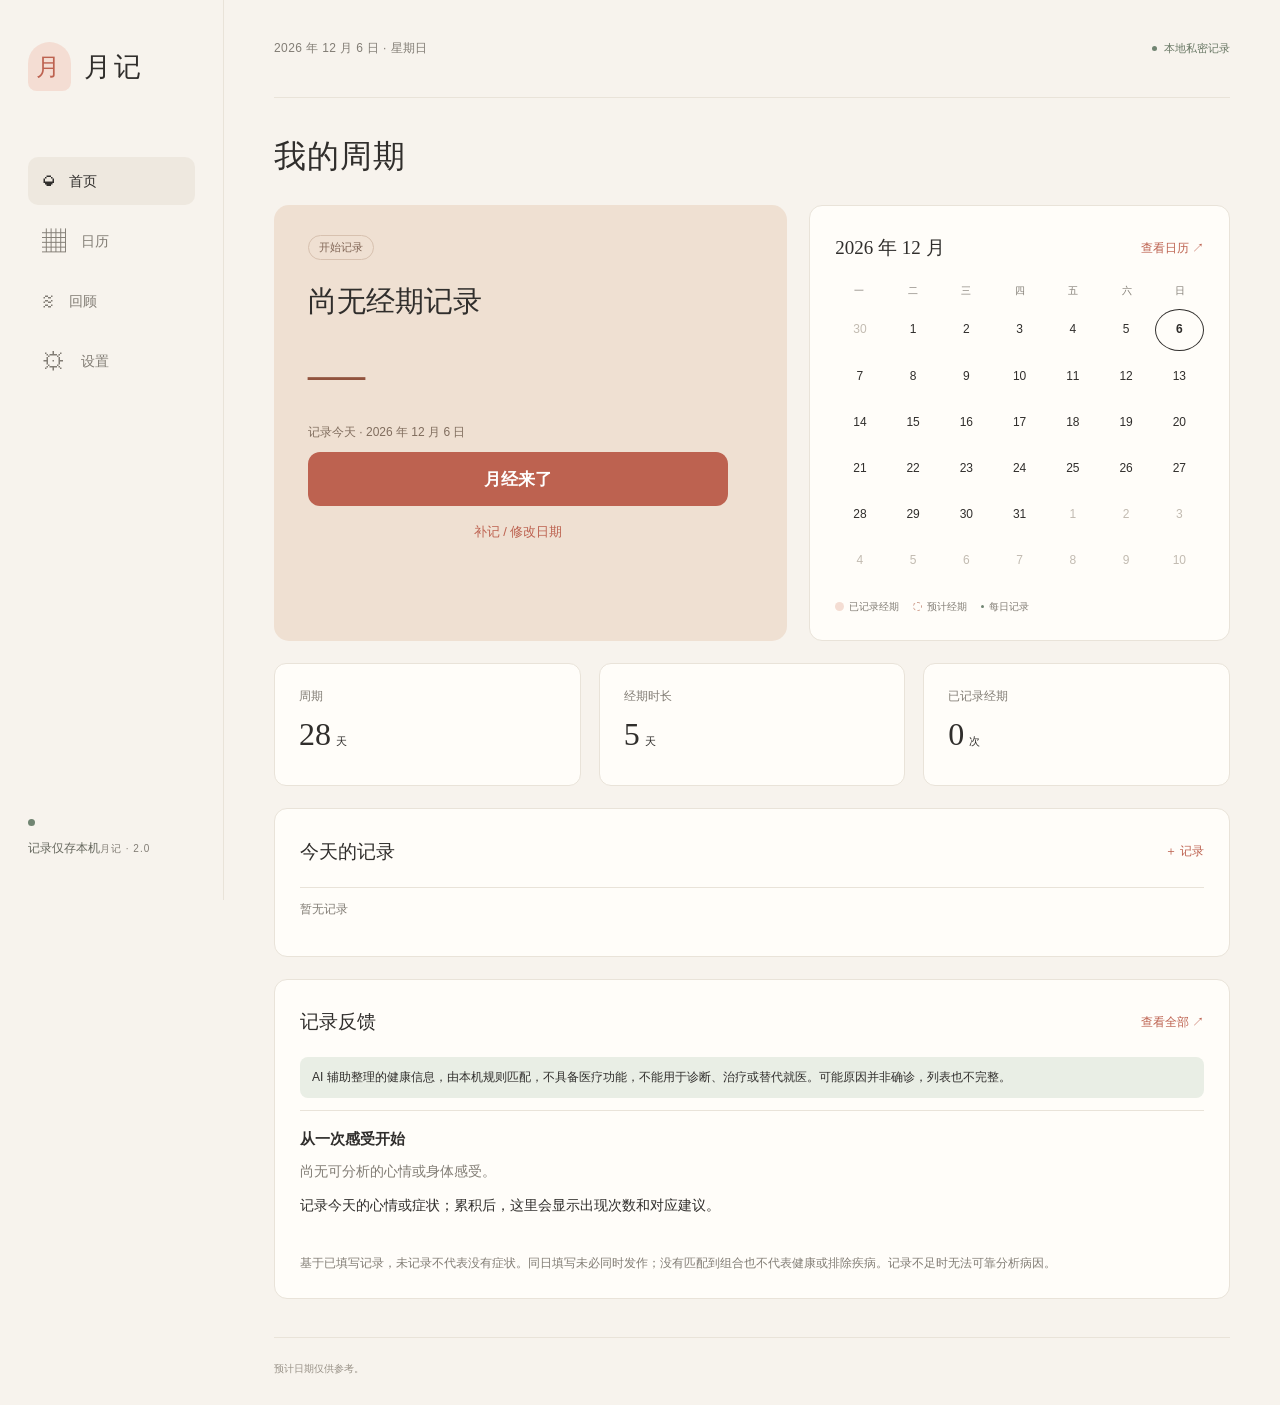
==== commit 448b2b78: "Publish Yueji period tracker PWA" ====
--- a/index.html
+++ b/index.html
@@ -1,3 +1,3 @@
 <!doctype html>
 <html lang="zh-CN"><head><meta charset="utf-8"><meta name="viewport" content="width=device-width,initial-scale=1,viewport-fit=cover"><meta name="theme-color" content="#f7f3ed"><meta name="description" content="月记：记录经期与每日感受，Mac 与 iPhone 可安装的私密本地日记。"><meta name="apple-mobile-web-app-capable" content="yes"><meta name="apple-mobile-web-app-status-bar-style" content="default"><meta name="apple-mobile-web-app-title" content="月记"><link rel="manifest" href="./manifest.webmanifest"><link rel="apple-touch-icon" href="./icons/apple-touch-icon.png"><link rel="icon" href="./icons/icon.svg" type="image/svg+xml"><link rel="stylesheet" href="./style.css"><title>月记 · 与自己的节律相处</title></head>
-<body><div class="app-shell"><aside class="sidebar"><a class="brand" href="#home" aria-label="月记首页"><span class="brand-symbol">月</span><span>月记</span></a><nav aria-label="主要导航"><button class="nav-item active" data-page="home"><span>◒</span>首页</button><button class="nav-item" data-page="calendar"><span>▦</span>日历</button><button class="nav-item" data-page="history"><span>≋</span>回顾</button><button class="nav-item" data-page="settings"><span>⚙</span>设置</button></nav><div class="sidebar-bottom"><div class="privacy-dot"></div><strong>记录仅存本机</strong><span class="version">月记 · 2.0</span></div></aside><main><header class="topbar"><div class="mobile-brand">月记</div><p id="today-label"></p><span class="local-badge"><i></i>本地私密记录</span></header><div id="demo-banner" class="demo-banner" hidden>演示模式 · 不影响真实记录<button id="leave-demo">退出演示</button></div><section id="page-home" class="page active" aria-labelledby="home-title"></section><section id="page-calendar" class="page" aria-labelledby="calendar-title"></section><section id="page-history" class="page" aria-labelledby="history-title"></section><section id="page-settings" class="page" aria-labelledby="settings-title"></section><footer>预计日期仅供参考。</footer></main></div><nav class="mobile-nav" aria-label="移动导航"><button class="active" data-page="home"><span>◒</span>首页</button><button data-page="calendar"><span>▦</span>日历</button><button data-page="history"><span>≋</span>回顾</button><button data-page="settings"><span>⚙</span>设置</button></nav><dialog id="period-dialog"><form id="period-form"><div class="dialog-top"><button type="button" class="close-button" data-close aria-label="关闭">×</button></div><h2 id="period-dialog-title">记录经期</h2><input type="hidden" name="recordId"><div class="form-row"><label>开始日期<input type="date" name="start" required></label><label>开始时间 · 可不填<input type="time" name="startTime"></label></div><label class="checkbox-label"><input type="checkbox" name="ongoing">这次经期还在进行中</label><div id="end-date-label" class="form-row"><label>结束日期<input type="date" name="end"></label><label>结束时间 · 可不填<input type="time" name="endTime"></label></div><p class="form-error" id="period-error" role="alert"></p><div class="dialog-actions"><button type="button" class="button secondary" data-close>取消</button><button class="button primary" type="submit">保存经期</button></div></form></dialog><dialog id="confirm-dialog"><form method="dialog"><div class="dialog-top"><button class="close-button" value="cancel" aria-label="关闭">×</button></div><h2 id="confirm-title"></h2><p id="confirm-copy" class="muted"></p><div class="dialog-actions"><button class="button secondary" value="cancel">取消</button><button class="button danger" value="ok" id="confirm-ok">确认</button></div></form></dialog><div id="toast" role="status" aria-live="polite"></div><script type="module" src="./app.js"></script></body></html>
+<body><div class="app-shell"><aside class="sidebar"><a class="brand" href="#home" aria-label="月记首页"><span class="brand-symbol">月</span><span>月记</span></a><nav aria-label="主要导航"><button class="nav-item active" data-page="home"><span>◒</span>首页</button><button class="nav-item" data-page="calendar"><span>▦</span>日历</button><button class="nav-item" data-page="history"><span>≋</span>回顾</button><button class="nav-item" data-page="settings"><span>⚙</span>设置</button></nav><div class="sidebar-bottom"><div class="privacy-dot"></div><strong>记录仅存本机</strong><span class="version">月记 · 2.0</span></div></aside><main><header class="topbar"><div class="mobile-brand">月记</div><p id="today-label"></p><span class="local-badge"><i></i>本地私密记录</span></header><div id="demo-banner" class="demo-banner" hidden>演示模式 · 不影响真实记录<button id="leave-demo">退出演示</button></div><section id="page-home" class="page active" aria-labelledby="home-title"></section><section id="page-calendar" class="page" aria-labelledby="calendar-title"></section><section id="page-history" class="page" aria-labelledby="history-title"></section><section id="page-settings" class="page" aria-labelledby="settings-title"></section><footer>预计日期仅供参考。</footer></main></div><nav class="mobile-nav" aria-label="移动导航"><button class="active" data-page="home"><span>◒</span>首页</button><button data-page="calendar"><span>▦</span>日历</button><button data-page="history"><span>≋</span>回顾</button><button data-page="settings"><span>⚙</span>设置</button></nav><dialog id="period-dialog"><form id="period-form"><div class="dialog-top"><button type="button" class="close-button" data-close aria-label="关闭">×</button></div><h2 id="period-dialog-title">记录经期</h2><input type="hidden" name="recordId"><label>开始日期<input type="date" name="start" required></label><label class="checkbox-label"><input type="checkbox" name="ongoing">还没结束</label><div id="end-date-label" class="form-row"><label>结束日期<input type="date" name="end"></label></div><details class="period-time-details"><summary>具体时间 · 选填</summary><div class="form-row"><label>开始时间<input type="time" name="startTime"></label><label>结束时间<input type="time" name="endTime"></label></div></details><p class="form-error" id="period-error" role="alert"></p><div class="dialog-actions"><button type="button" class="button secondary" data-close>取消</button><button class="button primary" type="submit">保存经期</button></div></form></dialog><dialog id="confirm-dialog"><form method="dialog"><div class="dialog-top"><button class="close-button" value="cancel" aria-label="关闭">×</button></div><h2 id="confirm-title"></h2><p id="confirm-copy" class="muted"></p><div class="dialog-actions"><button class="button secondary" value="cancel">取消</button><button class="button danger" value="ok" id="confirm-ok">确认</button></div></form></dialog><div id="toast" role="status" aria-live="polite"></div><script type="module" src="./app.js"></script></body></html>
--- a/style.css
+++ b/style.css
@@ -12,3 +12,10 @@
 @media(prefers-reduced-motion:reduce){.record-dialog[open],.record-dialog.closing,.record-dialog[open]::backdrop{animation:none!important}.record-tile,.choice-chip{transition:none!important;transform:none!important}}
 .today-record{margin-top:22px}.page-heading h1{margin-top:0}.hero-card .hero-top{min-height:20px}.calendar-day.planned{box-shadow:inset 0 -2px var(--sage)}.record-tiles{gap:8px}.record-tile{min-height:70px}.record-tile strong{font-size:14px}.record-tile small{font-size:12px}.daily-record-card .date-title{margin-bottom:18px}.record-dialog-body>p.muted:empty{display:none}.record-dialog input[type=number]{appearance:textfield}.record-dialog input[type=number]::-webkit-inner-spin-button{opacity:1}.day-plans .small-label{font-size:12px;letter-spacing:0}.record-dialog .form-row label{min-width:0}.record-dialog .record-row .form-row{align-items:start}
 #period-dialog{max-height:calc(100dvh - 24px);overflow:auto}#period-dialog .form-row{grid-template-columns:repeat(2,minmax(0,1fr))}#period-dialog input{font-size:16px;min-width:0;width:100%}#period-dialog input[type=checkbox]{width:auto}
+/* Local record feedback: restrained Card + native disclosure, no added motion. */
+.feedback-panel{margin:22px 0}.feedback-panel .card-heading{gap:12px;flex-wrap:wrap}.feedback-item{padding:16px 0;border-top:1px solid var(--line);overflow-wrap:anywhere}.feedback-item-heading{display:flex;align-items:baseline;justify-content:space-between;gap:12px}.feedback-item h3{font-size:15px;margin:0}.feedback-item p{font-size:14px;margin:8px 0;line-height:1.8}.feedback-observation,.feedback-range-copy{color:var(--muted)}.feedback-medical{border-left:3px solid var(--coral);padding-left:14px;margin-top:12px}.feedback-label{font-size:11px;color:var(--coral);flex-shrink:0}.feedback-limitation{font-size:12px;color:var(--muted);margin:12px 0 0}.feedback-counts{display:flex;flex-wrap:wrap;gap:8px;font-size:12px;margin-bottom:12px}.feedback-counts span{background:var(--sage-light);padding:4px 9px;border-radius:8px}.feedback-range{display:flex;gap:8px}.feedback-range button{padding:7px 12px;min-height:44px}.feedback-range button[aria-pressed=true]{background:var(--sage-light);border-color:var(--sage)}.feedback-details{font-size:12px;margin-top:12px}.feedback-details summary{cursor:pointer;padding:8px 0;min-height:40px}.feedback-details summary:focus-visible{outline:3px solid var(--sage);outline-offset:3px}.feedback-details a{display:block;padding:7px 0;color:var(--coral)}.feedback-evidence{display:flex;flex-wrap:wrap;gap:4px 14px;max-height:180px;overflow:auto}.feedback-evidence button{font-size:12px;min-height:40px}.feedback-range-copy{font-size:12px;margin-top:0}@media(max-width:500px){.feedback-panel{padding:20px}.feedback-item-heading{align-items:start}.feedback-range{width:100%}.feedback-range button{flex:1}.feedback-item p{font-size:14px}}
+
+.feedback-disclaimer{font-size:12px;color:var(--ink);padding:10px 12px;background:var(--sage-light);border-radius:8px;line-height:1.8;overflow-wrap:anywhere}.feedback-causes{margin:12px 0}.feedback-item .feedback-cause-label{font-size:12px;color:var(--muted)}
+
+/* Core period action: one large action, date editing is secondary. */
+.period-quick{position:relative;z-index:1;margin-top:18px}.period-quick h3{font-size:16px;margin:0 0 8px}.period-quick-date{font-size:12px;color:var(--muted);margin:0 0 10px}.period-quick-button{width:100%;min-height:54px;border-radius:12px;font-size:17px;font-weight:600}.period-edit-button{display:block;min-height:44px;margin:4px auto 0;font-size:13px}.period-result{display:flex;flex-wrap:wrap;align-items:center;justify-content:space-between;gap:8px;font-size:12px;color:var(--ink)}.period-result button{min-height:40px;min-width:44px}.period-quick-card{padding:14px 16px;background:var(--coral-light);border-radius:12px;margin-bottom:20px}.period-quick-card .period-quick{margin:0}.hero-card .period-quick-date{color:#806d5e}.hero-card .period-quick-button{max-width:420px}.hero-card .period-edit-button{margin-left:0;max-width:420px;width:100%;text-align:center}.hero-card .period-result{max-width:420px}.hero-card{padding-bottom:20px}.period-time-details{margin-top:18px;font-size:13px}.period-time-details summary{min-height:44px;padding:10px 0;cursor:pointer}.period-time-details summary:focus-visible{outline:3px solid var(--sage);outline-offset:3px}#period-dialog #end-date-label{grid-template-columns:1fr}
